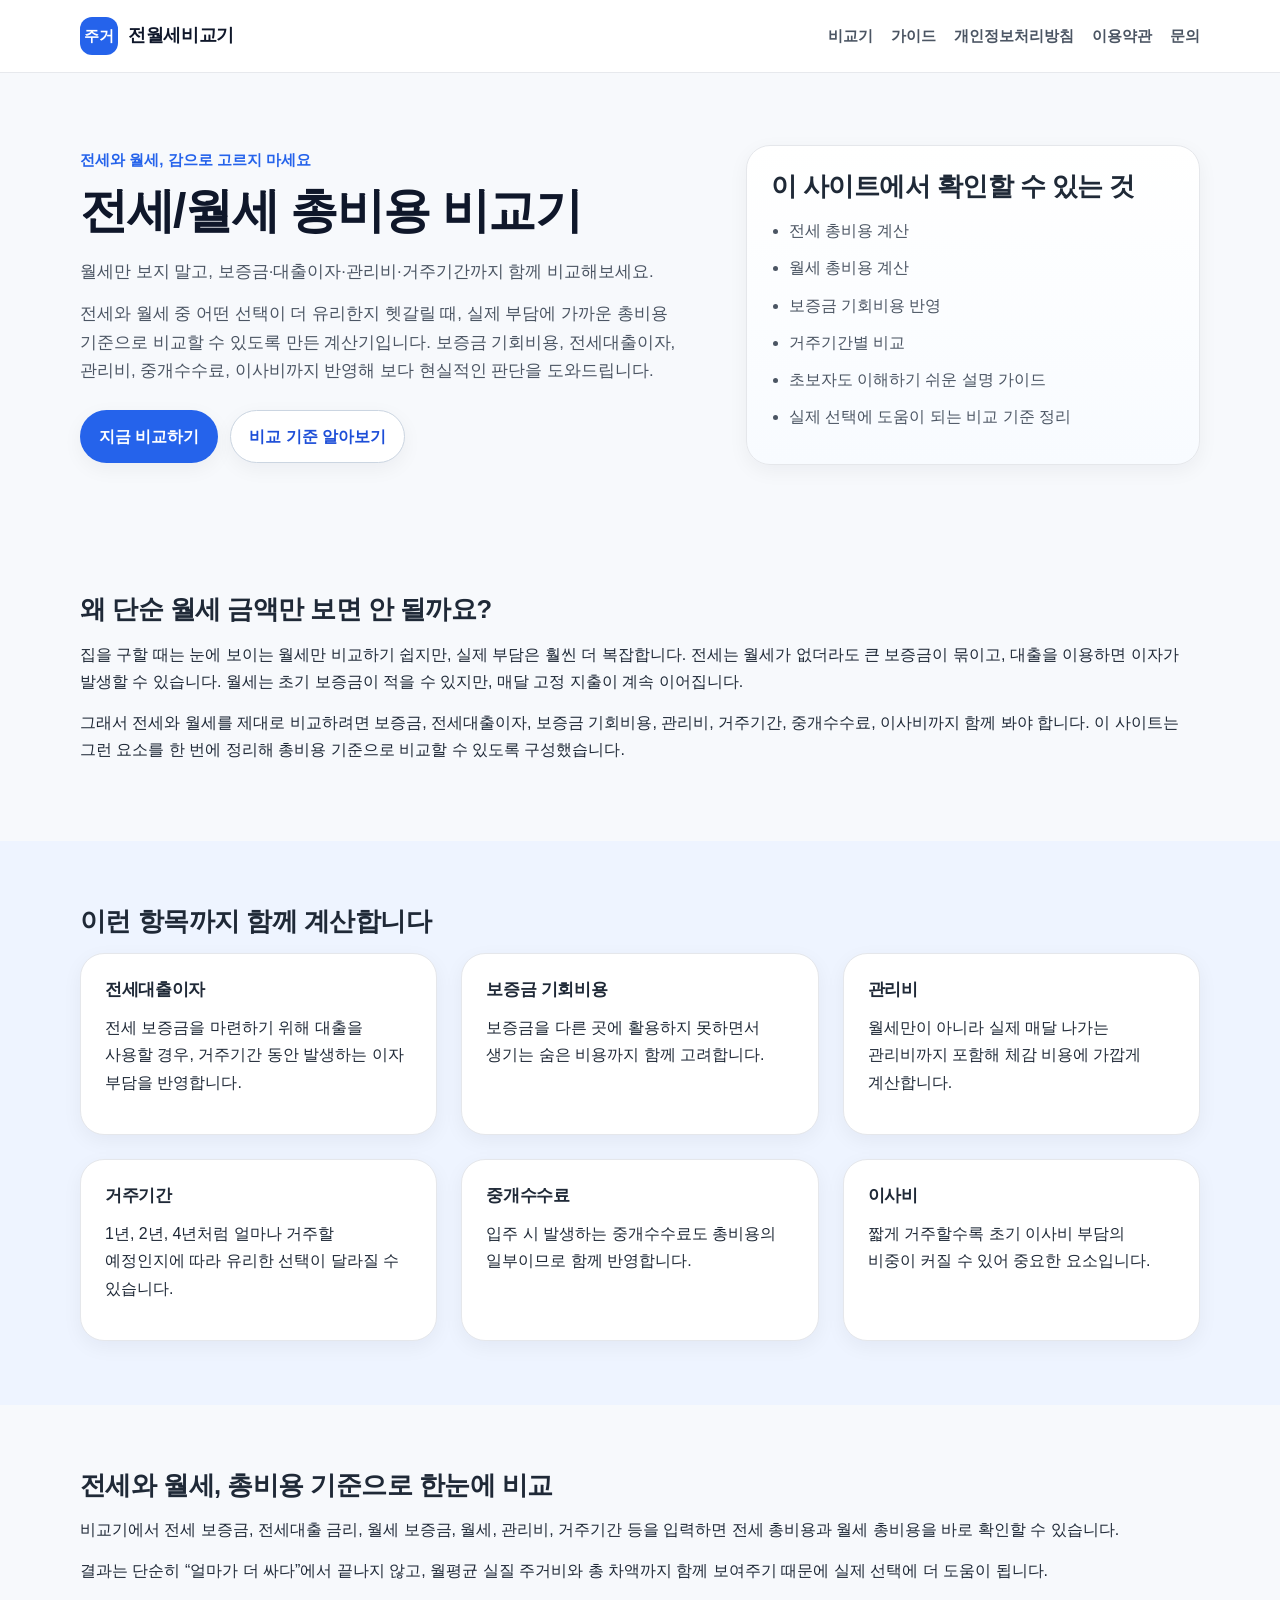
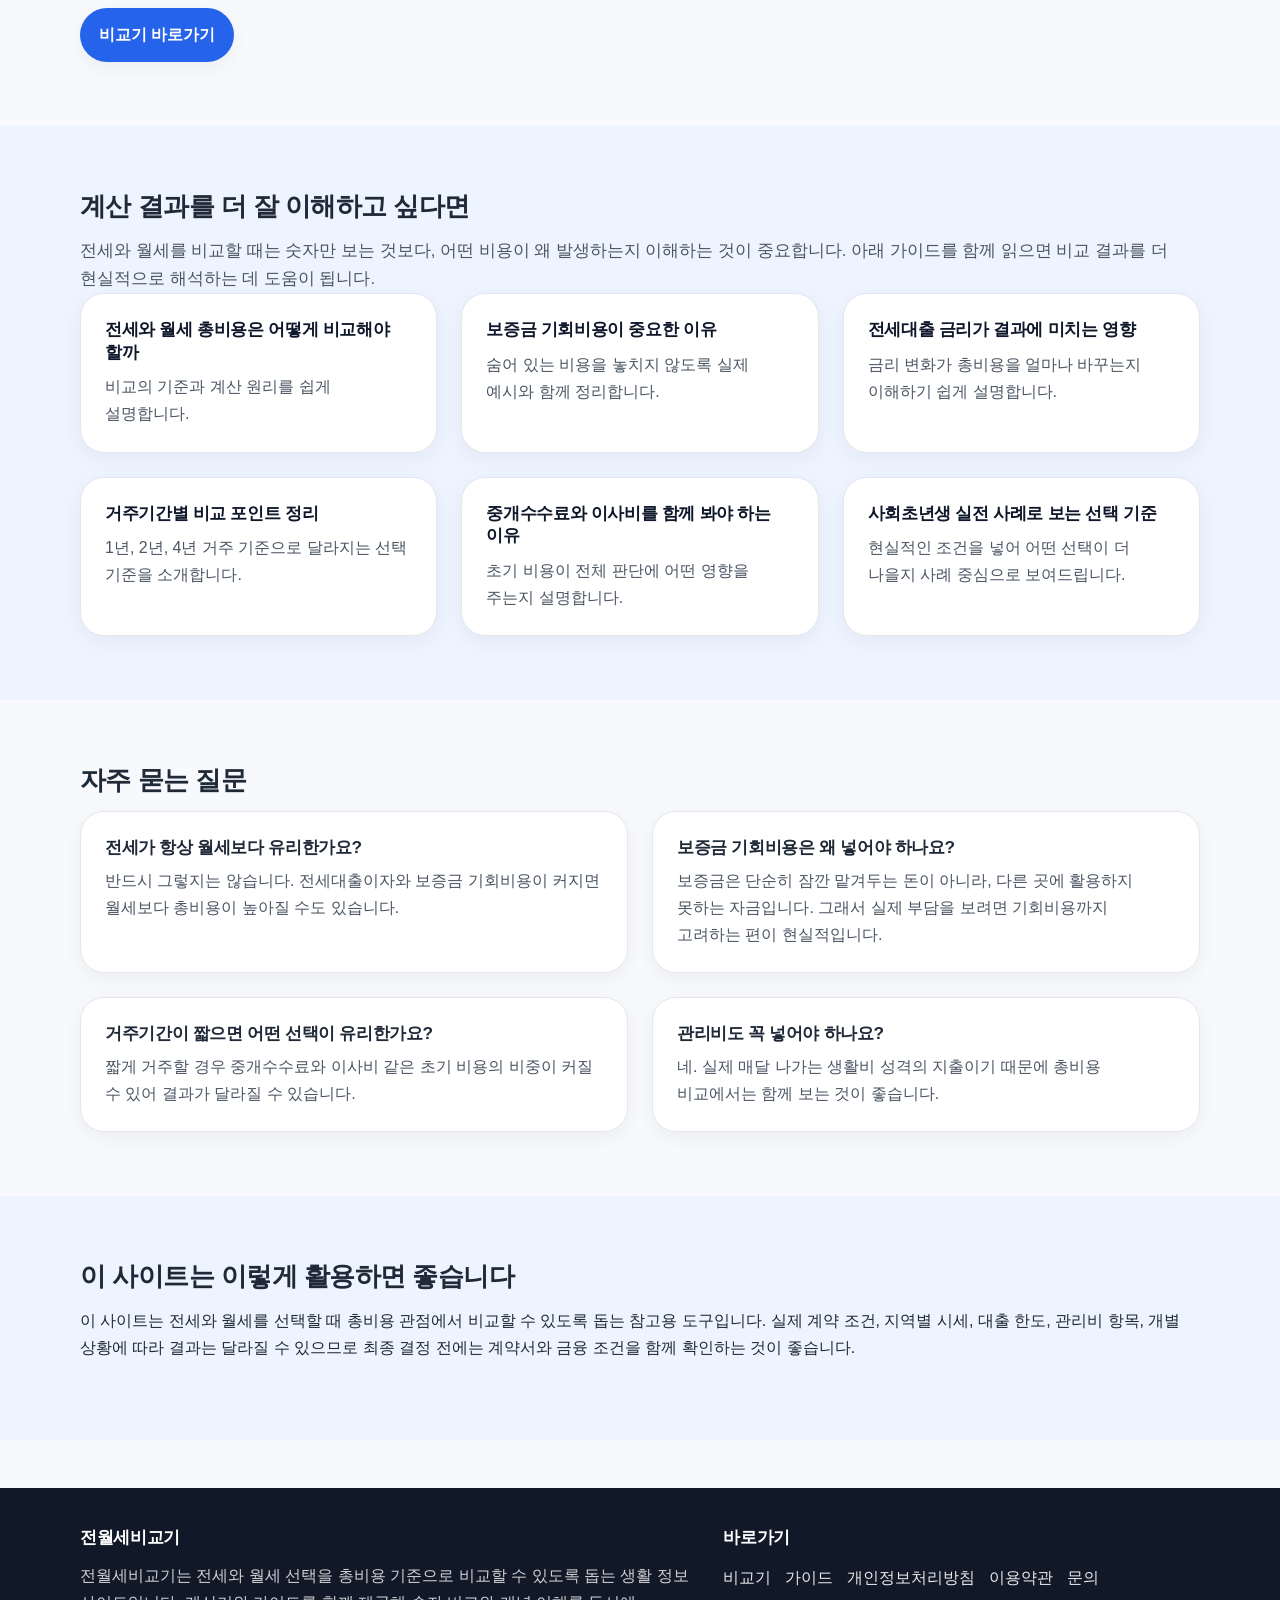
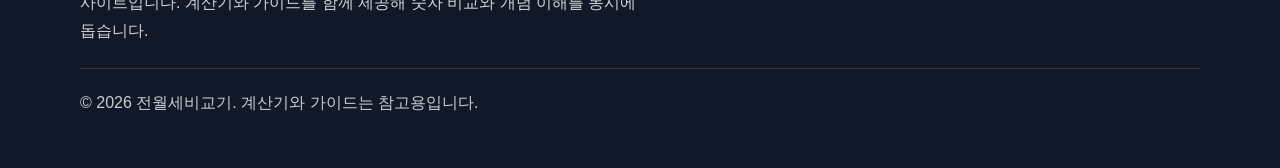
==== index.html @ 3818745e "전월세 총비용 비교기 웹사이트 전체 구현 및 페이지 구성 추가" ====
<!doctype html>
<html lang="ko">
<head>
  <meta charset="UTF-8">
  <meta name="viewport" content="width=device-width, initial-scale=1.0">
  <title>전세/월세 총비용 비교기 | 보증금·대출이자·관리비까지 한눈에</title>
  <meta name="description" content="전세와 월세 중 어떤 선택이 유리한지 총비용 기준으로 비교해보세요. 보증금, 전세대출이자, 관리비, 거주기간, 중개수수료, 이사비까지 반영해 현실적인 판단을 돕습니다.">
  <meta name="keywords" content="전세 월세 비교, 전세 월세 계산기, 전세 총비용, 월세 총비용, 전세대출이자 계산, 보증금 기회비용, 전월세 비교">
  <meta name="robots" content="index, follow">
  <link rel="canonical" href="https://rent-cost-check.pages.dev/">
  <meta property="og:title" content="전세/월세 총비용 비교기 | 보증금·대출이자·관리비까지 한눈에">
  <meta property="og:description" content="전세와 월세 중 어떤 선택이 유리한지 총비용 기준으로 비교해보세요. 보증금, 전세대출이자, 관리비, 거주기간, 중개수수료, 이사비까지 반영해 현실적인 판단을 돕습니다.">
  <meta property="og:type" content="website">
  <meta property="og:url" content="https://rent-cost-check.pages.dev/">
  <meta property="og:locale" content="ko_KR">
  <meta property="og:site_name" content="전월세비교기">
  <link rel="stylesheet" href="/assets/css/styles.css">
  <script type="application/ld+json">
  {
    "@context": "https://schema.org",
    "@type": "WebSite",
    "name": "전월세비교기",
    "url": "https://rent-cost-check.pages.dev/",
    "description": "전세와 월세를 총비용 기준으로 비교할 수 있도록 돕는 생활 정보 사이트"
  }
  </script>
</head>
<body>
  <a class="skip-link" href="#main">본문 바로가기</a>
  <header class="site-header">
    <div class="container header-inner">
      <a href="/index.html" class="brand" aria-label="전월세비교기 홈으로 이동">
        <span class="brand-badge">주거</span>
        <span>전월세비교기</span>
      </a>
      <button class="nav-toggle" type="button" aria-label="메뉴 열기" aria-expanded="false" data-nav-toggle>☰</button>
      <nav class="site-nav" aria-label="주요 메뉴" data-nav>
        <ul>
          <li><a href="/compare/index.html">비교기</a></li>
          <li><a href="/guides/">가이드</a></li>
          <li><a href="/privacy/">개인정보처리방침</a></li>
          <li><a href="/terms/">이용약관</a></li>
          <li><a href="/contact/">문의</a></li>
        </ul>
      </nav>
    </div>
  </header>

  <main id="main">
    <section class="hero">
      <div class="container hero-grid">
        <div>
          <p class="eyebrow">전세와 월세, 감으로 고르지 마세요</p>
          <h1>전세/월세 총비용 비교기</h1>
          <p class="hero-text">
            월세만 보지 말고, 보증금·대출이자·관리비·거주기간까지 함께 비교해보세요.
          </p>
          <p class="hero-text">
            전세와 월세 중 어떤 선택이 더 유리한지 헷갈릴 때, 실제 부담에 가까운 총비용 기준으로 비교할 수 있도록 만든 계산기입니다.
            보증금 기회비용, 전세대출이자, 관리비, 중개수수료, 이사비까지 반영해 보다 현실적인 판단을 도와드립니다.
          </p>
          <div class="hero-actions">
            <a href="/compare/index.html" class="btn btn-primary">지금 비교하기</a>
            <a href="/guides/" class="btn btn-secondary">비교 기준 알아보기</a>
          </div>
        </div>

        <aside class="card hero-card" aria-label="핵심 안내">
          <h2>이 사이트에서 확인할 수 있는 것</h2>
          <ul class="feature-list">
            <li>전세 총비용 계산</li>
            <li>월세 총비용 계산</li>
            <li>보증금 기회비용 반영</li>
            <li>거주기간별 비교</li>
            <li>초보자도 이해하기 쉬운 설명 가이드</li>
            <li>실제 선택에 도움이 되는 비교 기준 정리</li>
          </ul>
        </aside>
      </div>
    </section>

    <section class="section">
      <div class="container">
        <h2>왜 단순 월세 금액만 보면 안 될까요?</h2>
        <p>
          집을 구할 때는 눈에 보이는 월세만 비교하기 쉽지만, 실제 부담은 훨씬 더 복잡합니다.
          전세는 월세가 없더라도 큰 보증금이 묶이고, 대출을 이용하면 이자가 발생할 수 있습니다.
          월세는 초기 보증금이 적을 수 있지만, 매달 고정 지출이 계속 이어집니다.
        </p>
        <p>
          그래서 전세와 월세를 제대로 비교하려면 보증금, 전세대출이자, 보증금 기회비용, 관리비, 거주기간, 중개수수료, 이사비까지 함께 봐야 합니다.
          이 사이트는 그런 요소를 한 번에 정리해 총비용 기준으로 비교할 수 있도록 구성했습니다.
        </p>
      </div>
    </section>

    <section class="section alt-bg">
      <div class="container">
        <h2>이런 항목까지 함께 계산합니다</h2>
        <div class="card-grid">
          <div class="card">
            <h3>전세대출이자</h3>
            <p>전세 보증금을 마련하기 위해 대출을 사용할 경우, 거주기간 동안 발생하는 이자 부담을 반영합니다.</p>
          </div>
          <div class="card">
            <h3>보증금 기회비용</h3>
            <p>보증금을 다른 곳에 활용하지 못하면서 생기는 숨은 비용까지 함께 고려합니다.</p>
          </div>
          <div class="card">
            <h3>관리비</h3>
            <p>월세만이 아니라 실제 매달 나가는 관리비까지 포함해 체감 비용에 가깝게 계산합니다.</p>
          </div>
          <div class="card">
            <h3>거주기간</h3>
            <p>1년, 2년, 4년처럼 얼마나 거주할 예정인지에 따라 유리한 선택이 달라질 수 있습니다.</p>
          </div>
          <div class="card">
            <h3>중개수수료</h3>
            <p>입주 시 발생하는 중개수수료도 총비용의 일부이므로 함께 반영합니다.</p>
          </div>
          <div class="card">
            <h3>이사비</h3>
            <p>짧게 거주할수록 초기 이사비 부담의 비중이 커질 수 있어 중요한 요소입니다.</p>
          </div>
        </div>
      </div>
    </section>

    <section class="section">
      <div class="container">
        <h2>전세와 월세, 총비용 기준으로 한눈에 비교</h2>
        <p>
          비교기에서 전세 보증금, 전세대출 금리, 월세 보증금, 월세, 관리비, 거주기간 등을 입력하면
          전세 총비용과 월세 총비용을 바로 확인할 수 있습니다.
        </p>
        <p>
          결과는 단순히 “얼마가 더 싸다”에서 끝나지 않고,
          월평균 실질 주거비와 총 차액까지 함께 보여주기 때문에 실제 선택에 더 도움이 됩니다.
        </p>
        <div class="hero-actions">
          <a href="/compare/index.html" class="btn btn-primary">비교기 바로가기</a>
        </div>
      </div>
    </section>

    <section class="section alt-bg">
      <div class="container">
        <h2>계산 결과를 더 잘 이해하고 싶다면</h2>
        <p class="page-lead">
          전세와 월세를 비교할 때는 숫자만 보는 것보다, 어떤 비용이 왜 발생하는지 이해하는 것이 중요합니다.
          아래 가이드를 함께 읽으면 비교 결과를 더 현실적으로 해석하는 데 도움이 됩니다.
        </p>
        <div class="card-grid">
          <a class="card link-card" href="/guides/jeonse-vs-wolse-basics.html">
            <h3>전세와 월세 총비용은 어떻게 비교해야 할까</h3>
            <p>비교의 기준과 계산 원리를 쉽게 설명합니다.</p>
          </a>
          <a class="card link-card" href="/guides/deposit-opportunity-cost.html">
            <h3>보증금 기회비용이 중요한 이유</h3>
            <p>숨어 있는 비용을 놓치지 않도록 실제 예시와 함께 정리합니다.</p>
          </a>
          <a class="card link-card" href="/guides/jeonse-loan-interest-guide.html">
            <h3>전세대출 금리가 결과에 미치는 영향</h3>
            <p>금리 변화가 총비용을 얼마나 바꾸는지 이해하기 쉽게 설명합니다.</p>
          </a>
          <a class="card link-card" href="/guides/living-period-comparison.html">
            <h3>거주기간별 비교 포인트 정리</h3>
            <p>1년, 2년, 4년 거주 기준으로 달라지는 선택 기준을 소개합니다.</p>
          </a>
          <a class="card link-card" href="/guides/broker-fee-moving-cost.html">
            <h3>중개수수료와 이사비를 함께 봐야 하는 이유</h3>
            <p>초기 비용이 전체 판단에 어떤 영향을 주는지 설명합니다.</p>
          </a>
          <a class="card link-card" href="/guides/real-cases-for-beginners.html">
            <h3>사회초년생 실전 사례로 보는 선택 기준</h3>
            <p>현실적인 조건을 넣어 어떤 선택이 더 나을지 사례 중심으로 보여드립니다.</p>
          </a>
        </div>
      </div>
    </section>

    <section class="section">
      <div class="container">
        <h2>자주 묻는 질문</h2>
        <div class="faq-grid">
          <div class="card faq-item">
            <h3>전세가 항상 월세보다 유리한가요?</h3>
            <p>반드시 그렇지는 않습니다. 전세대출이자와 보증금 기회비용이 커지면 월세보다 총비용이 높아질 수도 있습니다.</p>
          </div>
          <div class="card faq-item">
            <h3>보증금 기회비용은 왜 넣어야 하나요?</h3>
            <p>보증금은 단순히 잠깐 맡겨두는 돈이 아니라, 다른 곳에 활용하지 못하는 자금입니다. 그래서 실제 부담을 보려면 기회비용까지 고려하는 편이 현실적입니다.</p>
          </div>
          <div class="card faq-item">
            <h3>거주기간이 짧으면 어떤 선택이 유리한가요?</h3>
            <p>짧게 거주할 경우 중개수수료와 이사비 같은 초기 비용의 비중이 커질 수 있어 결과가 달라질 수 있습니다.</p>
          </div>
          <div class="card faq-item">
            <h3>관리비도 꼭 넣어야 하나요?</h3>
            <p>네. 실제 매달 나가는 생활비 성격의 지출이기 때문에 총비용 비교에서는 함께 보는 것이 좋습니다.</p>
          </div>
        </div>
      </div>
    </section>

    <section class="section alt-bg">
      <div class="container">
        <h2>이 사이트는 이렇게 활용하면 좋습니다</h2>
        <p>
          이 사이트는 전세와 월세를 선택할 때 총비용 관점에서 비교할 수 있도록 돕는 참고용 도구입니다.
          실제 계약 조건, 지역별 시세, 대출 한도, 관리비 항목, 개별 상황에 따라 결과는 달라질 수 있으므로
          최종 결정 전에는 계약서와 금융 조건을 함께 확인하는 것이 좋습니다.
        </p>
      </div>
    </section>
  </main>

  <footer class="footer">
    <div class="container">
      <div class="footer-grid">
        <section>
          <h3>전월세비교기</h3>
          <p>
            전월세비교기는 전세와 월세 선택을 총비용 기준으로 비교할 수 있도록 돕는 생활 정보 사이트입니다.
            계산기와 가이드를 함께 제공해 숫자 비교와 개념 이해를 동시에 돕습니다.
          </p>
        </section>
        <section>
          <h3>바로가기</h3>
          <ul class="footer-links">
            <li><a href="/compare/index.html">비교기</a></li>
            <li><a href="/guides/">가이드</a></li>
            <li><a href="/privacy/">개인정보처리방침</a></li>
            <li><a href="/terms/">이용약관</a></li>
            <li><a href="/contact/">문의</a></li>
          </ul>
        </section>
      </div>
      <div class="footer-bottom">
        <p>© <span data-current-year></span> 전월세비교기. 계산기와 가이드는 참고용입니다.</p>
      </div>
    </div>
  </footer>

  <script defer src="/assets/js/site.js"></script>
</body>
</html>
---- assets/css/styles.css ----
:root {
  --bg: #f7f9fc;
  --bg-alt: #eef4ff;
  --surface: #ffffff;
  --surface-soft: #f8fbff;
  --text: #1f2937;
  --text-muted: #4b5563;
  --text-soft: #6b7280;
  --line: #e5e7eb;
  --line-strong: #cbd5e1;
  --primary: #2563eb;
  --primary-dark: #1d4ed8;
  --primary-soft: #dbeafe;
  --accent: #0f172a;
  --success-bg: #eff6ff;
  --success-text: #1e3a8a;
  --shadow: 0 10px 30px rgba(15, 23, 42, 0.08);
  --shadow-soft: 0 6px 20px rgba(15, 23, 42, 0.05);
  --radius-sm: 12px;
  --radius-md: 18px;
  --radius-lg: 24px;
  --container: 1120px;
}

*,
*::before,
*::after {
  box-sizing: border-box;
}

html {
  scroll-behavior: smooth;
}

body {
  margin: 0;
  font-family: Arial, "Apple SD Gothic Neo", "Noto Sans KR", sans-serif;
  color: var(--text);
  background: var(--bg);
  line-height: 1.7;
  word-break: keep-all;
}

img {
  max-width: 100%;
  display: block;
}

a {
  color: inherit;
  text-decoration: none;
}

button,
input,
textarea,
select {
  font: inherit;
}

button {
  cursor: pointer;
}

input,
textarea,
select {
  color: var(--text);
}

::selection {
  background: var(--primary-soft);
  color: var(--accent);
}

.container {
  width: min(var(--container), calc(100% - 32px));
  margin: 0 auto;
}

.narrow {
  width: min(760px, calc(100% - 32px));
  margin: 0 auto;
}

.section {
  padding: 64px 0;
}

.section-lg {
  padding: 64px 0;
}

.alt-bg {
  background: var(--bg-alt);
}

.skip-link {
  position: absolute;
  left: 12px;
  top: -48px;
  background: var(--primary-dark);
  color: #fff;
  padding: 10px 14px;
  border-radius: var(--radius-sm);
  z-index: 1000;
}

.skip-link:focus {
  top: 12px;
}

.site-header {
  position: sticky;
  top: 0;
  z-index: 100;
  background: rgba(255, 255, 255, 0.92);
  backdrop-filter: blur(12px);
  border-bottom: 1px solid rgba(229, 231, 235, 0.9);
}

.header-inner {
  min-height: 72px;
  display: flex;
  align-items: center;
  justify-content: space-between;
  gap: 20px;
  position: relative;
}

.logo,
.brand {
  font-size: 1.1rem;
  font-weight: 800;
  letter-spacing: -0.02em;
  color: var(--accent);
}

.logo:hover,
.brand:hover {
  color: var(--primary-dark);
}

.brand {
  display: inline-flex;
  align-items: center;
  gap: 10px;
}

.brand-badge {
  display: inline-flex;
  align-items: center;
  justify-content: center;
  width: 38px;
  height: 38px;
  border-radius: 12px;
  background: var(--primary);
  color: #fff;
  font-size: 0.95rem;
}

.nav {
  display: flex;
  flex-wrap: wrap;
  gap: 10px 18px;
}

.nav a {
  color: var(--text-muted);
  font-weight: 600;
  font-size: 0.96rem;
  padding: 8px 0;
  transition: color 0.2s ease;
}

.nav a:hover,
.nav a:focus-visible {
  color: var(--primary-dark);
}

.nav-toggle {
  display: none;
  align-items: center;
  justify-content: center;
  width: 44px;
  height: 44px;
  border: 1px solid var(--line-strong);
  border-radius: 12px;
  background: #fff;
  color: var(--accent);
}

.site-nav ul {
  display: flex;
  flex-wrap: wrap;
  gap: 10px 18px;
  list-style: none;
  margin: 0;
  padding: 0;
}

.site-nav a {
  color: var(--text-muted);
  font-weight: 600;
  font-size: 0.96rem;
  padding: 8px 0;
  transition: color 0.2s ease;
}

.site-nav a:hover,
.site-nav a:focus-visible,
.site-nav a.active {
  color: var(--primary-dark);
}

.hero {
  padding: 72px 0 64px;
}

.hero-grid,
.compare-layout,
.compare-grid,
.footer-grid,
.card-grid,
.guide-grid,
.faq-grid,
.content-grid,
.form-grid,
.result-grid,
.faq-list {
  display: grid;
  gap: 24px;
}

.hero-grid {
  grid-template-columns: 1.2fr 0.85fr;
  align-items: center;
}

.compare-layout,
.compare-grid {
  grid-template-columns: 1fr 1fr;
  align-items: start;
  margin-top: 28px;
}

.card-grid,
.guide-grid {
  grid-template-columns: repeat(3, 1fr);
}

.faq-grid {
  grid-template-columns: repeat(2, 1fr);
}

.content-grid {
  grid-template-columns: minmax(0, 1fr) 320px;
  align-items: start;
}

.eyebrow {
  margin: 0 0 10px;
  color: var(--primary);
  font-weight: 800;
  font-size: 0.95rem;
}

.hero h1 {
  margin: 0 0 18px;
  font-size: clamp(2rem, 4vw, 3rem);
  line-height: 1.18;
  letter-spacing: -0.03em;
  color: var(--accent);
}

.hero-text {
  margin: 0 0 14px;
  font-size: 1.05rem;
  color: var(--text-muted);
}

.hero-actions,
.actions {
  display: flex;
  flex-wrap: wrap;
  gap: 12px;
  margin-top: 24px;
}

.btn {
  display: inline-flex;
  align-items: center;
  justify-content: center;
  min-height: 48px;
  padding: 12px 18px;
  border-radius: 999px;
  border: 1px solid transparent;
  font-weight: 800;
  transition:
    transform 0.2s ease,
    box-shadow 0.2s ease,
    background-color 0.2s ease,
    color 0.2s ease,
    border-color 0.2s ease;
}

.btn:hover,
.btn:focus-visible {
  transform: translateY(-1px);
}

.btn-primary,
.btn {
  background: var(--primary);
  color: #ffffff;
  box-shadow: var(--shadow-soft);
}

.btn-primary:hover,
.btn-primary:focus-visible,
.btn:hover,
.btn:focus-visible {
  background: var(--primary-dark);
}

.btn-secondary {
  background: #ffffff;
  color: var(--primary-dark);
  border-color: var(--line-strong);
}

.btn-secondary:hover,
.btn-secondary:focus-visible {
  background: var(--primary-soft);
  border-color: var(--primary-soft);
}

.card,
.form-card,
.result-card,
.hero-card,
.faq-card {
  background: var(--surface);
  border: 1px solid var(--line);
  border-radius: var(--radius-lg);
  padding: 24px;
  box-shadow: var(--shadow-soft);
}

.hero-card {
  background: linear-gradient(180deg, #ffffff 0%, var(--surface-soft) 100%);
}

.card h2,
.card h3 {
  margin-top: 0;
}

.link-card {
  transition:
    transform 0.2s ease,
    box-shadow 0.2s ease,
    border-color 0.2s ease;
}

.link-card:hover,
.link-card:focus-visible {
  transform: translateY(-3px);
  box-shadow: var(--shadow);
  border-color: #bfdbfe;
}

.link-card h2,
.link-card h3 {
  margin-bottom: 10px;
  color: var(--accent);
}

.link-card p {
  margin: 0;
  color: var(--text-muted);
}

h1,
h2,
h3 {
  margin: 0 0 14px;
  line-height: 1.3;
  letter-spacing: -0.02em;
}

h2 {
  font-size: clamp(1.45rem, 2vw, 2rem);
}

h3 {
  font-size: 1.08rem;
}

p {
  margin: 0 0 14px;
}

.page-lead {
  font-size: 1.04rem;
  color: var(--text-muted);
  margin-bottom: 0;
}

.feature-list,
.formula-list,
.list,
.check-list {
  margin: 0;
  padding-left: 18px;
  color: var(--text-muted);
}

.feature-list li,
.formula-list li,
.list li,
.check-list li {
  margin-bottom: 10px;
}

.breadcrumb {
  display: flex;
  flex-wrap: wrap;
  gap: 12px;
  margin-bottom: 18px;
  font-size: 0.95rem;
  color: var(--text-soft);
}

.explanation-card {
  margin-top: 24px;
}

.form-grid {
  grid-template-columns: 1fr 1fr;
  gap: 16px;
}

.form-grid label,
.input-group {
  display: flex;
  flex-direction: column;
  gap: 8px;
  font-weight: 700;
  color: var(--accent);
}

.full-width {
  grid-column: 1 / -1;
}

.form-grid input,
.form-grid textarea,
.form-grid select,
.input-group input,
.input-group textarea,
.input-group select {
  width: 100%;
  min-height: 48px;
  padding: 12px 14px;
  border: 1px solid var(--line-strong);
  border-radius: 14px;
  background: #ffffff;
  outline: none;
  transition:
    border-color 0.2s ease,
    box-shadow 0.2s ease,
    background-color 0.2s ease;
}

.form-grid textarea,
.input-group textarea {
  min-height: 160px;
  resize: vertical;
}

.form-grid input::placeholder,
.form-grid textarea::placeholder,
.input-group input::placeholder,
.input-group textarea::placeholder {
  color: #94a3b8;
}

.form-grid input:focus,
.form-grid textarea:focus,
.form-grid select:focus,
.input-group input:focus,
.input-group textarea:focus,
.input-group select:focus {
  border-color: var(--primary);
  box-shadow: 0 0 0 4px rgba(37, 99, 235, 0.12);
}

.input-help {
  font-size: 0.92rem;
  color: var(--text-soft);
}

.result-grid {
  grid-template-columns: 1fr 1fr;
  gap: 16px;
}

.result-box,
.kpi {
  padding: 18px;
  border-radius: var(--radius-md);
  background: #f8fafc;
  border: 1px solid var(--line);
}

.result-box span,
.kpi-label {
  display: block;
  font-size: 0.94rem;
  color: var(--text-soft);
  margin-bottom: 8px;
}

.result-box strong,
.kpi-value {
  display: block;
  font-size: 1.2rem;
  line-height: 1.35;
  color: var(--accent);
  word-break: break-word;
  font-weight: 800;
}

.kpi-value.good {
  color: #166534;
}

.kpi-value.warn {
  color: #b45309;
}

.summary-box {
  margin-top: 18px;
  padding: 18px 20px;
  border-radius: var(--radius-md);
  background: var(--success-bg);
  color: var(--success-text);
  font-weight: 800;
  border: 1px solid #bfdbfe;
}

.notice,
.small,
.muted {
  margin-top: 16px;
  color: var(--text-soft);
  font-size: 0.95rem;
}

.faq-list {
  gap: 16px;
}

.faq-item h3 {
  margin-bottom: 8px;
}

.faq-item p {
  margin-bottom: 0;
  color: var(--text-muted);
}

.related-links {
  display: flex;
  flex-wrap: wrap;
  gap: 10px;
  margin-top: 22px;
}

.related-links a {
  display: inline-flex;
  align-items: center;
  min-height: 40px;
  padding: 9px 14px;
  border-radius: 999px;
  background: var(--primary-soft);
  color: var(--primary-dark);
  font-weight: 700;
  transition:
    background-color 0.2s ease,
    transform 0.2s ease;
}

.related-links a:hover,
.related-links a:focus-visible {
  background: #c7ddff;
  transform: translateY(-1px);
}

.article {
  max-width: 760px;
}

.article p,
.article li {
  color: var(--text-muted);
}

.article h1 {
  font-size: clamp(1.85rem, 3vw, 2.5rem);
  margin-bottom: 18px;
}

.article h2 {
  margin-top: 34px;
  margin-bottom: 12px;
}

.article ul,
.article ol {
  padding-left: 20px;
}

.table-like {
  display: grid;
  gap: 12px;
  margin: 20px 0;
}

.table-row {
  display: flex;
  justify-content: space-between;
  gap: 16px;
  padding: 14px 0;
  border-bottom: 1px solid var(--line);
}

.table-row:last-child {
  border-bottom: 0;
}

.sticky-card {
  align-self: start;
  position: sticky;
  top: 96px;
}

.site-footer,
.footer {
  margin-top: 48px;
  padding: 38px 0;
  background: #111827;
  color: #ffffff;
}

.footer-grid {
  grid-template-columns: 1.3fr 1fr;
  gap: 24px;
  align-items: start;
}

.footer-grid p {
  color: rgba(255, 255, 255, 0.8);
  margin-bottom: 0;
}

.footer-links {
  display: flex;
  flex-wrap: wrap;
  gap: 10px 14px;
  padding-left: 0;
  list-style: none;
}

.footer-links a {
  color: rgba(255, 255, 255, 0.9);
}

.footer-links a:hover,
.footer-links a:focus-visible {
  color: #ffffff;
  text-decoration: underline;
  text-underline-offset: 3px;
}

.footer-bottom {
  margin-top: 24px;
  padding-top: 20px;
  border-top: 1px solid rgba(255, 255, 255, 0.12);
  color: rgba(255, 255, 255, 0.78);
}

.notice,
.page-lead,
.hero-text,
.link-card p {
  word-break: keep-all;
}

a:focus-visible,
button:focus-visible,
input:focus-visible,
textarea:focus-visible,
select:focus-visible {
  outline: 3px solid rgba(37, 99, 235, 0.25);
  outline-offset: 2px;
}

@media (max-width: 1024px) {
  .hero-grid {
    grid-template-columns: 1fr;
  }

  .card-grid,
  .guide-grid {
    grid-template-columns: repeat(2, 1fr);
  }

  .faq-grid {
    grid-template-columns: 1fr 1fr;
  }
}

@media (max-width: 860px) {
  .section,
  .section-lg {
    padding: 52px 0;
  }

  .compare-layout,
  .compare-grid,
  .footer-grid,
  .form-grid,
  .result-grid,
  .content-grid,
  .faq-grid {
    grid-template-columns: 1fr;
  }

  .header-inner {
    align-items: center;
    justify-content: space-between;
    padding: 12px 0;
    min-height: auto;
  }

  .nav {
    width: 100%;
    gap: 8px 14px;
  }

  .nav-toggle {
    display: inline-flex;
  }

  .site-nav {
    position: absolute;
    left: 0;
    right: 0;
    top: 100%;
    background: #fff;
    border-top: 1px solid var(--line);
    border-bottom: 1px solid var(--line);
    padding: 12px 16px 20px;
    display: none;
  }

  .site-nav.open {
    display: block;
  }

  .site-nav ul {
    display: grid;
    gap: 8px;
  }

  .site-nav a {
    display: block;
    padding: 10px 12px;
    border-radius: 12px;
  }

  .site-nav a:hover,
  .site-nav a:focus-visible,
  .site-nav a.active {
    background: var(--primary-soft);
  }

  .sticky-card {
    position: static;
  }
}

@media (max-width: 640px) {
  .container,
  .narrow {
    width: min(100% - 24px, var(--container));
  }

  .hero {
    padding: 56px 0 48px;
  }

  .section,
  .section-lg {
    padding: 44px 0;
  }

  .card,
  .hero-card,
  .form-card,
  .result-card,
  .faq-card {
    padding: 20px;
    border-radius: 20px;
  }

  .card-grid,
  .guide-grid,
  .faq-grid {
    grid-template-columns: 1fr;
  }

  .hero h1 {
    font-size: 2rem;
  }

  .hero-text,
  .page-lead {
    font-size: 1rem;
  }

  .btn {
    width: 100%;
  }

  .hero-actions,
  .actions {
    flex-direction: column;
  }

  .nav a,
  .site-nav a {
    font-size: 0.94rem;
  }
}

@media (min-width: 861px) {
  .site-nav {
    display: block;
  }
}

@media (min-width: 1400px) {
  .container {
    width: min(1160px, calc(100% - 48px));
  }
}

@media (prefers-reduced-motion: reduce) {
  html {
    scroll-behavior: auto;
  }

  *,
  *::before,
  *::after {
    animation: none !important;
    transition: none !important;
  }
}
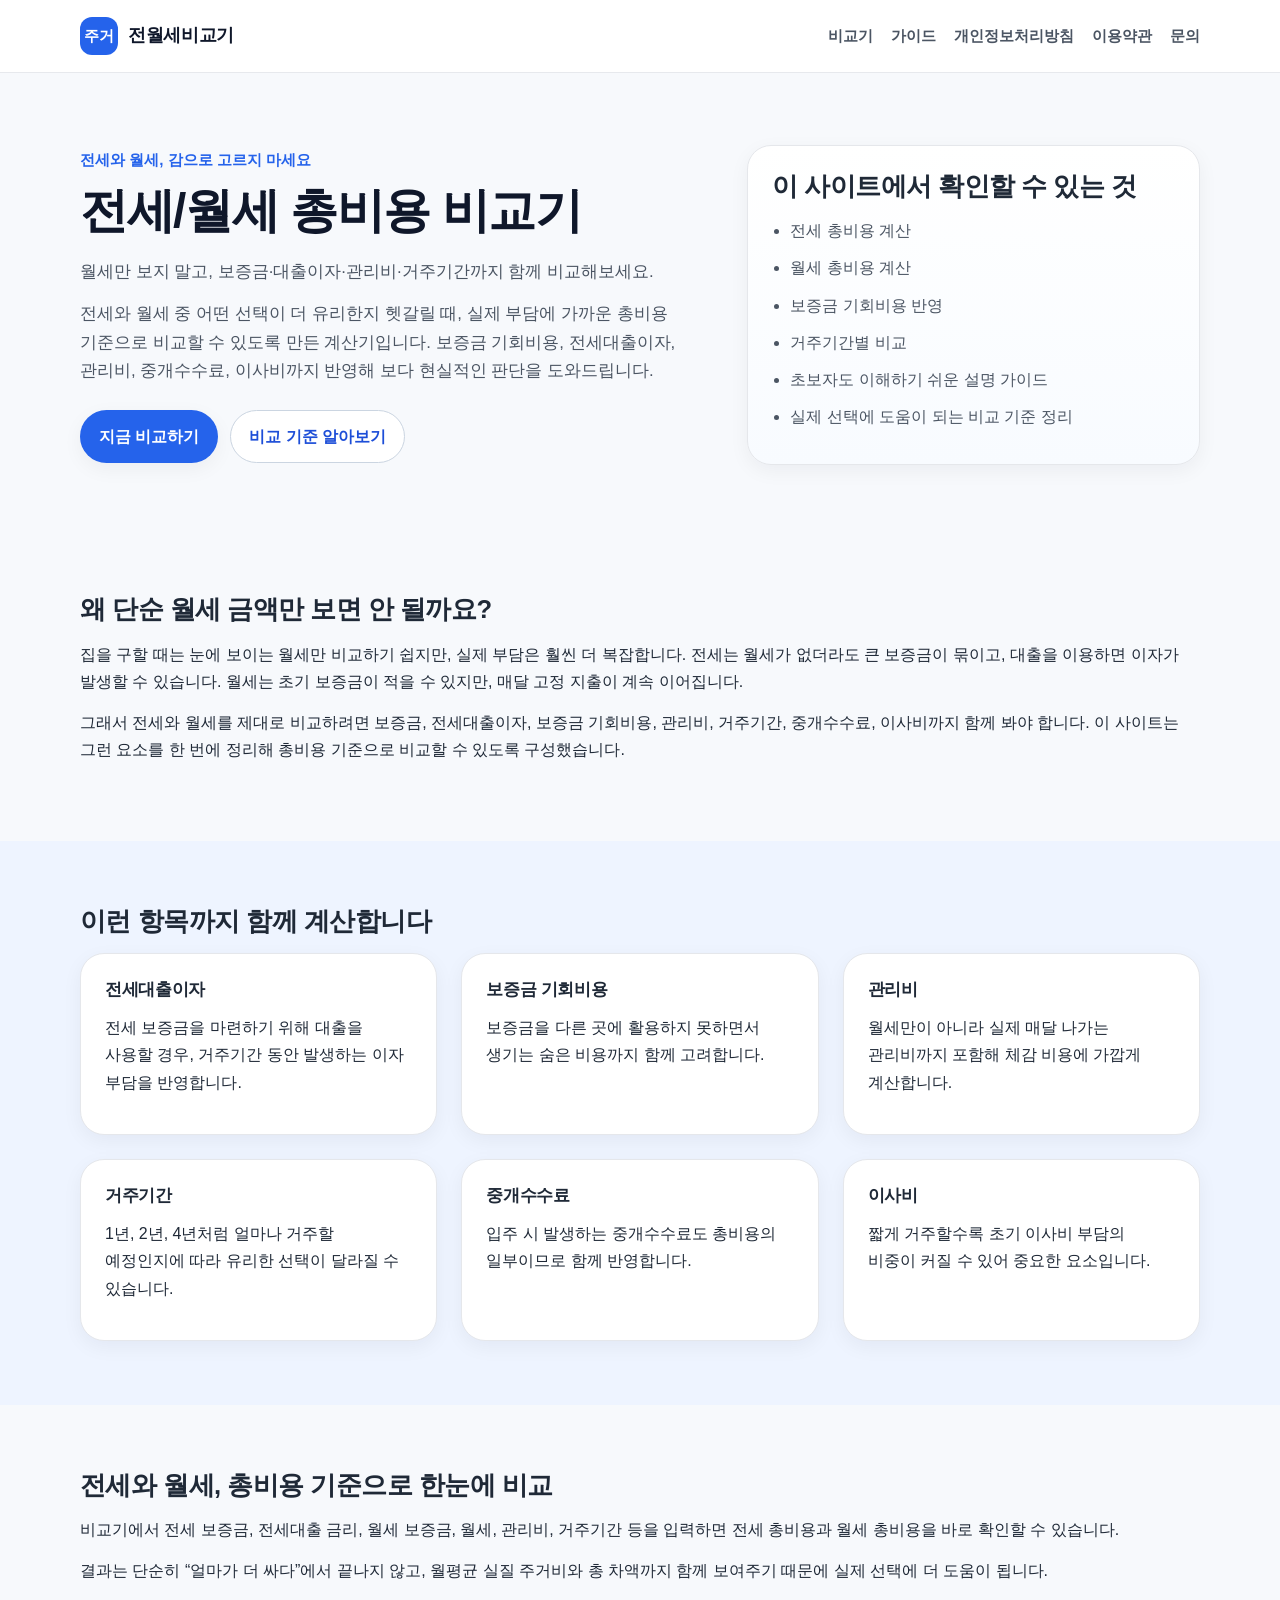
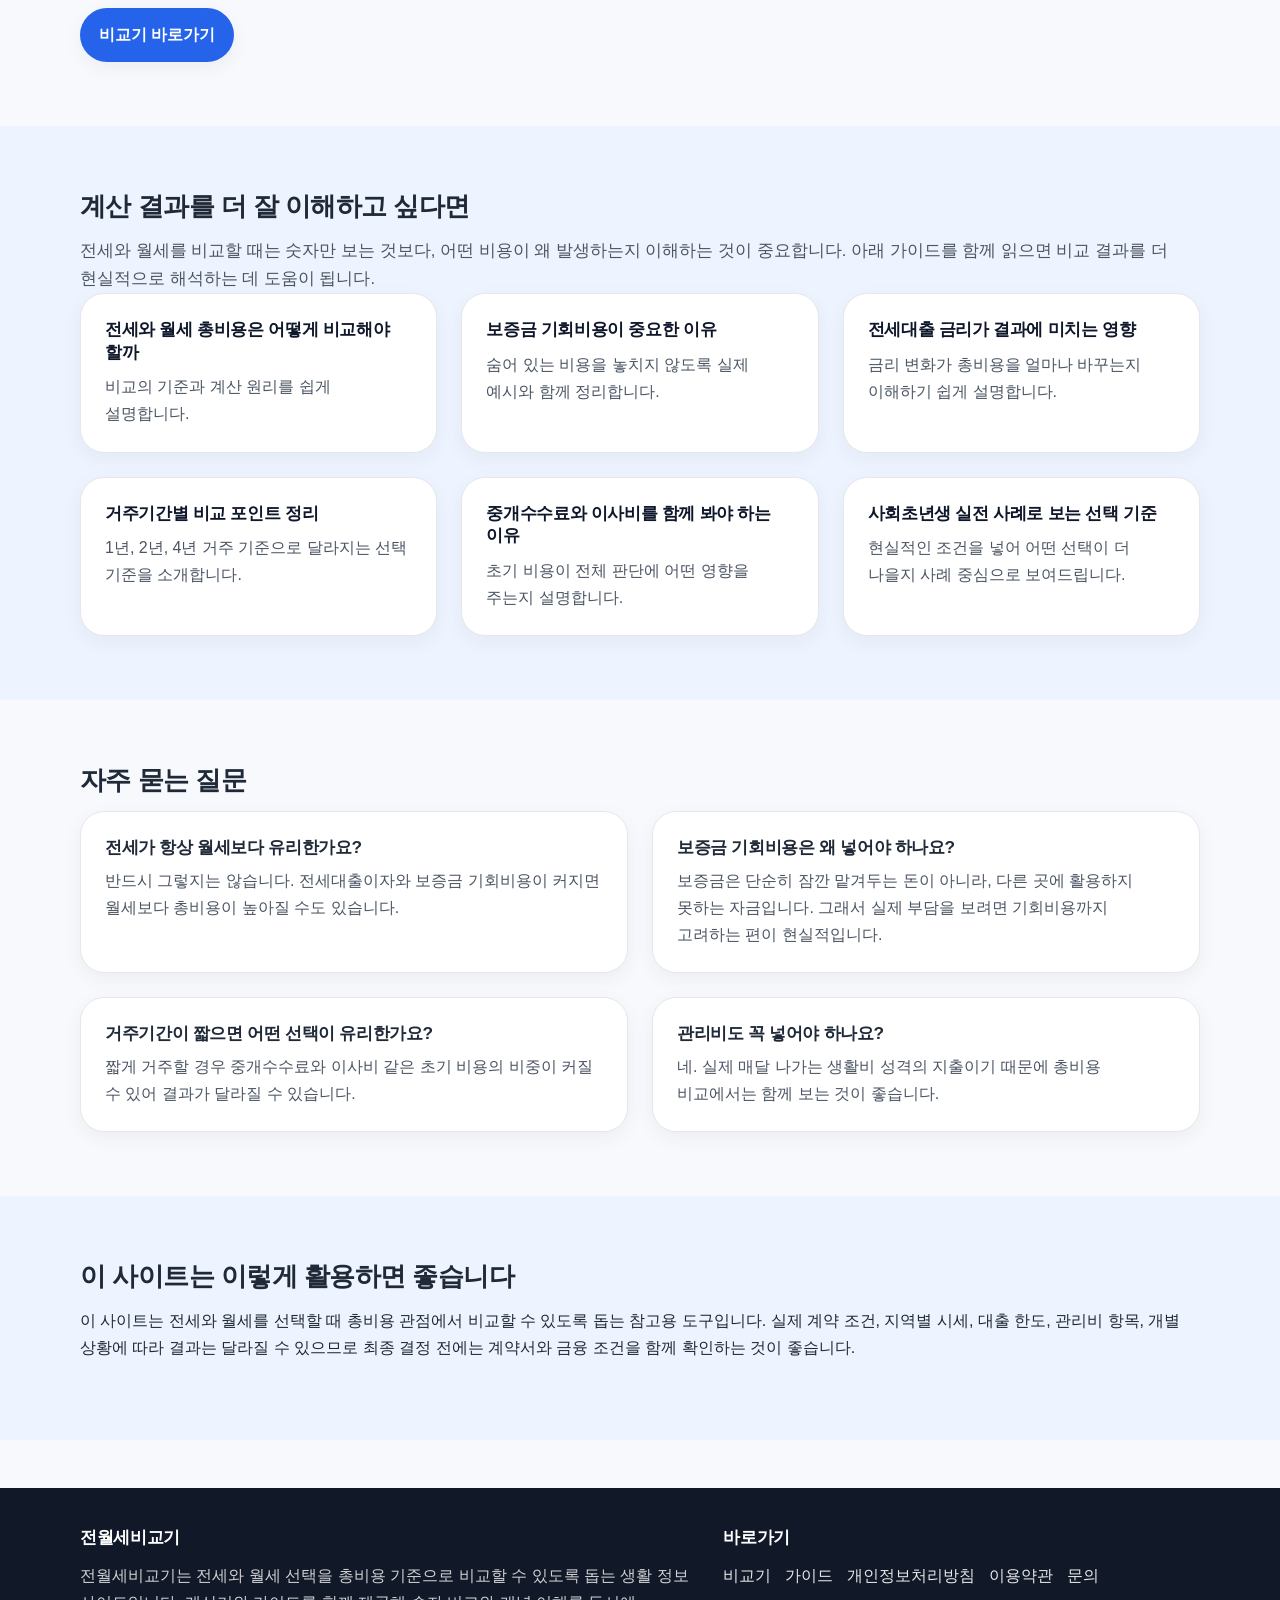
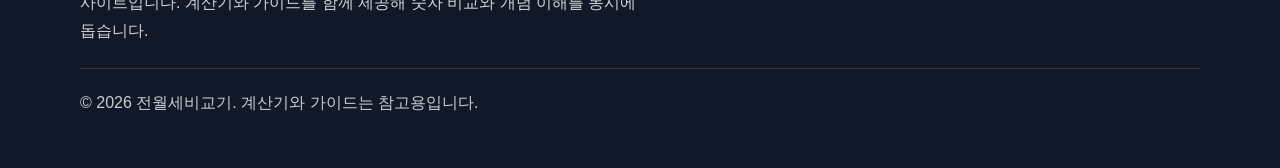
==== commit 69bf392a: "Add Google site verification meta tag" ====
--- a/index.html
+++ b/index.html
@@ -7,6 +7,7 @@
   <meta name="description" content="전세와 월세 중 어떤 선택이 유리한지 총비용 기준으로 비교해보세요. 보증금, 전세대출이자, 관리비, 거주기간, 중개수수료, 이사비까지 반영해 현실적인 판단을 돕습니다.">
   <meta name="keywords" content="전세 월세 비교, 전세 월세 계산기, 전세 총비용, 월세 총비용, 전세대출이자 계산, 보증금 기회비용, 전월세 비교">
   <meta name="robots" content="index, follow">
+  <meta name="google-site-verification" content="jjUP-h5131693XFOW3Wq83fwOdeY9rdd6nTsTo-AAXI">
   <link rel="canonical" href="https://rent-cost-check.pages.dev/">
   <meta property="og:title" content="전세/월세 총비용 비교기 | 보증금·대출이자·관리비까지 한눈에">
   <meta property="og:description" content="전세와 월세 중 어떤 선택이 유리한지 총비용 기준으로 비교해보세요. 보증금, 전세대출이자, 관리비, 거주기간, 중개수수료, 이사비까지 반영해 현실적인 판단을 돕습니다.">
--- a/assets/css/styles.css
+++ b/assets/css/styles.css
@@ -46,6 +46,19 @@
   display: block;
 }
 
+iframe {
+  max-width: 100%;
+}
+
+main {
+  display: block;
+}
+
+ul,
+ol {
+  margin-top: 0;
+}
+
 a {
   color: inherit;
   text-decoration: none;
@@ -83,10 +96,7 @@
   margin: 0 auto;
 }
 
-.section {
-  padding: 64px 0;
-}
-
+.section,
 .section-lg {
   padding: 64px 0;
 }
@@ -137,7 +147,9 @@
 }
 
 .logo:hover,
-.brand:hover {
+.logo:focus-visible,
+.brand:hover,
+.brand:focus-visible {
   color: var(--primary-dark);
 }
 
@@ -217,45 +229,11 @@
   padding: 72px 0 64px;
 }
 
-.hero-grid,
-.compare-layout,
-.compare-grid,
-.footer-grid,
-.card-grid,
-.guide-grid,
-.faq-grid,
-.content-grid,
-.form-grid,
-.result-grid,
-.faq-list {
+.hero-grid {
   display: grid;
-  gap: 24px;
-}
-
-.hero-grid {
   grid-template-columns: 1.2fr 0.85fr;
+  gap: 28px;
   align-items: center;
-}
-
-.compare-layout,
-.compare-grid {
-  grid-template-columns: 1fr 1fr;
-  align-items: start;
-  margin-top: 28px;
-}
-
-.card-grid,
-.guide-grid {
-  grid-template-columns: repeat(3, 1fr);
-}
-
-.faq-grid {
-  grid-template-columns: repeat(2, 1fr);
-}
-
-.content-grid {
-  grid-template-columns: minmax(0, 1fr) 320px;
-  align-items: start;
 }
 
 .eyebrow {
@@ -327,6 +305,7 @@
   background: #ffffff;
   color: var(--primary-dark);
   border-color: var(--line-strong);
+  box-shadow: none;
 }
 
 .btn-secondary:hover,
@@ -336,9 +315,9 @@
 }
 
 .card,
+.hero-card,
 .form-card,
 .result-card,
-.hero-card,
 .faq-card {
   background: var(--surface);
   border: 1px solid var(--line);
@@ -356,6 +335,33 @@
   margin-top: 0;
 }
 
+.card-grid,
+.guide-grid,
+.faq-grid,
+.compare-grid,
+.compare-layout,
+.form-grid,
+.result-grid,
+.content-grid,
+.faq-list {
+  display: grid;
+  gap: 24px;
+}
+
+.card-grid,
+.guide-grid {
+  grid-template-columns: repeat(3, 1fr);
+}
+
+.faq-grid {
+  grid-template-columns: repeat(2, 1fr);
+}
+
+.content-grid {
+  grid-template-columns: minmax(0, 1fr) 320px;
+  align-items: start;
+}
+
 .link-card {
   transition:
     transform 0.2s ease,
@@ -387,6 +393,10 @@
   margin: 0 0 14px;
   line-height: 1.3;
   letter-spacing: -0.02em;
+}
+
+h1 {
+  font-size: clamp(2rem, 4vw, 3rem);
 }
 
 h2 {
@@ -430,6 +440,13 @@
   margin-bottom: 18px;
   font-size: 0.95rem;
   color: var(--text-soft);
+}
+
+.compare-layout,
+.compare-grid {
+  grid-template-columns: 1fr 1fr;
+  align-items: start;
+  margin-top: 28px;
 }
 
 .explanation-card {
@@ -496,11 +513,6 @@
   box-shadow: 0 0 0 4px rgba(37, 99, 235, 0.12);
 }
 
-.input-help {
-  font-size: 0.92rem;
-  color: var(--text-soft);
-}
-
 .result-grid {
   grid-template-columns: 1fr 1fr;
   gap: 16px;
@@ -578,12 +590,16 @@
   margin-top: 22px;
 }
 
-.related-links a {
+.related-links a,
+.related-links .btn-secondary {
   display: inline-flex;
   align-items: center;
   min-height: 40px;
   padding: 9px 14px;
   border-radius: 999px;
+}
+
+.related-links a {
   background: var(--primary-soft);
   color: var(--primary-dark);
   font-weight: 700;
@@ -655,6 +671,7 @@
 }
 
 .footer-grid {
+  display: grid;
   grid-template-columns: 1.3fr 1fr;
   gap: 24px;
   align-items: start;
@@ -822,7 +839,8 @@
     grid-template-columns: 1fr;
   }
 
-  .hero h1 {
+  .hero h1,
+  h1 {
     font-size: 2rem;
   }
 
